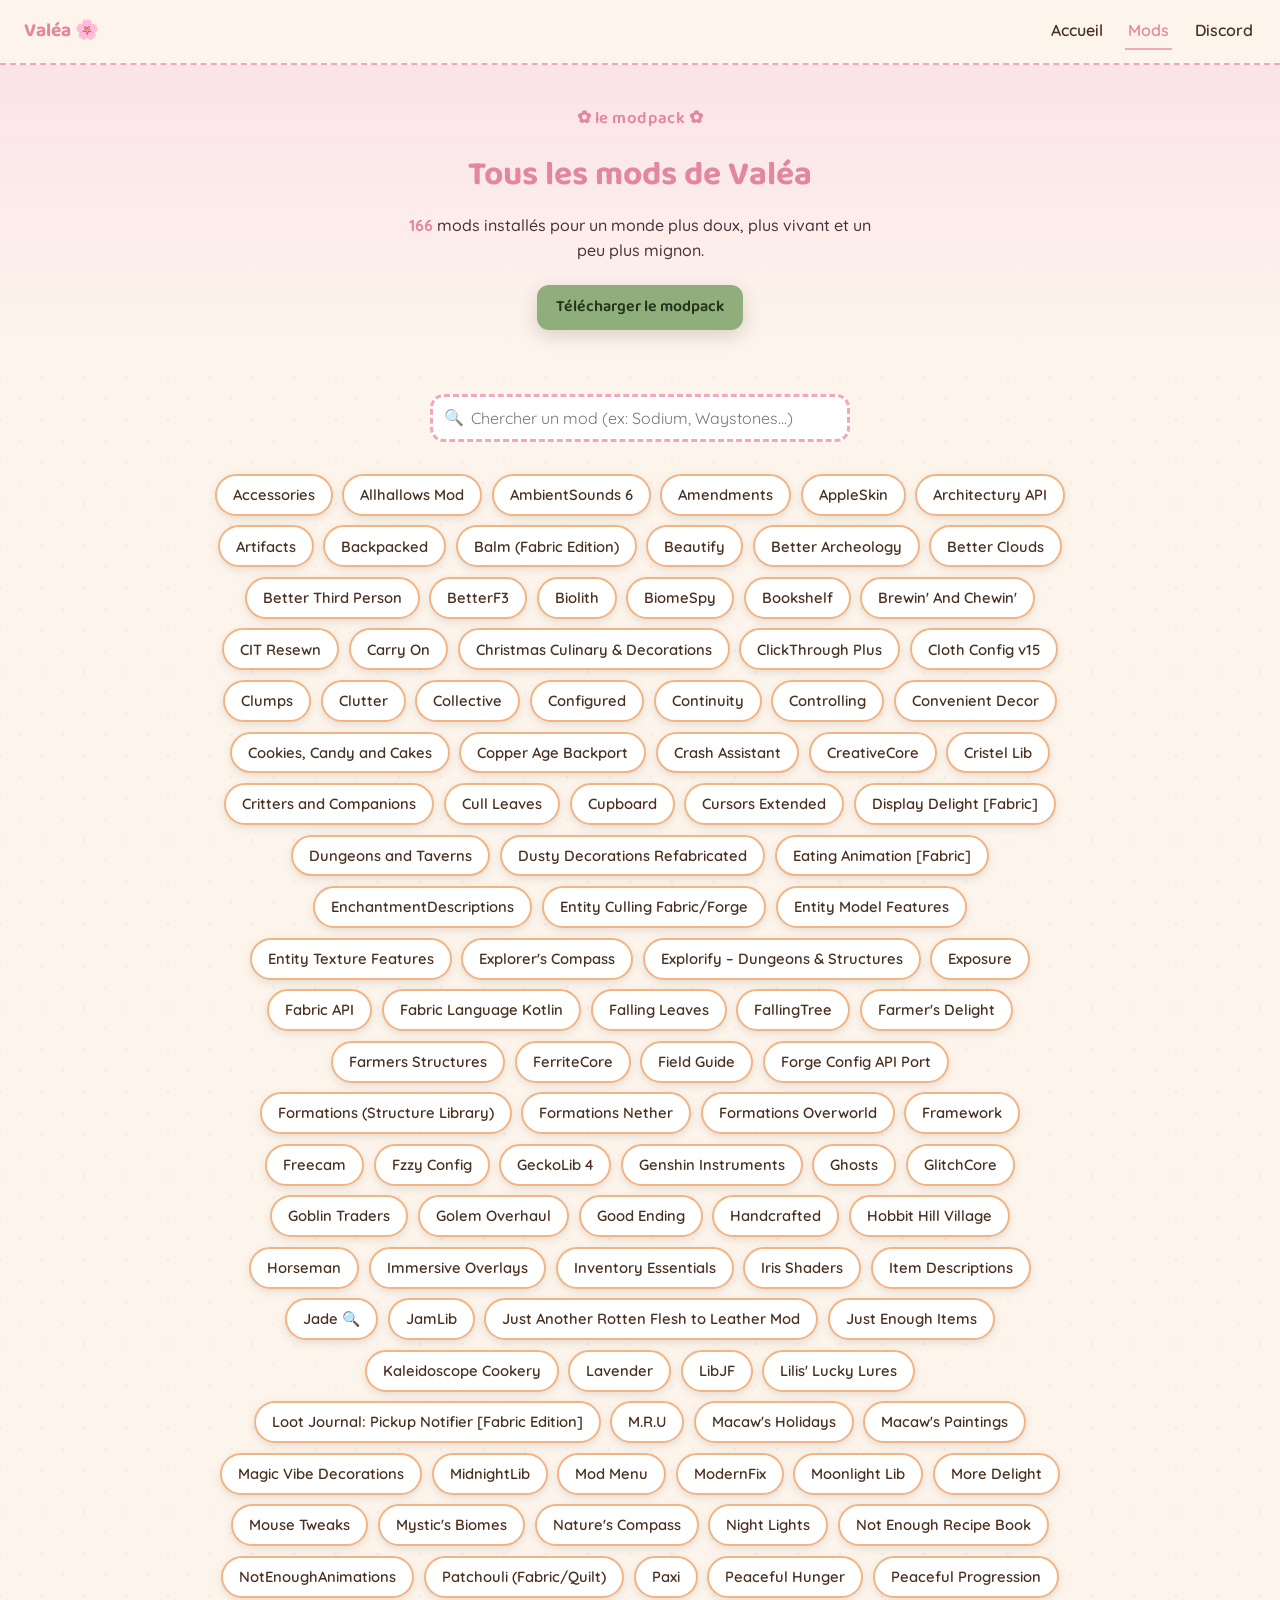
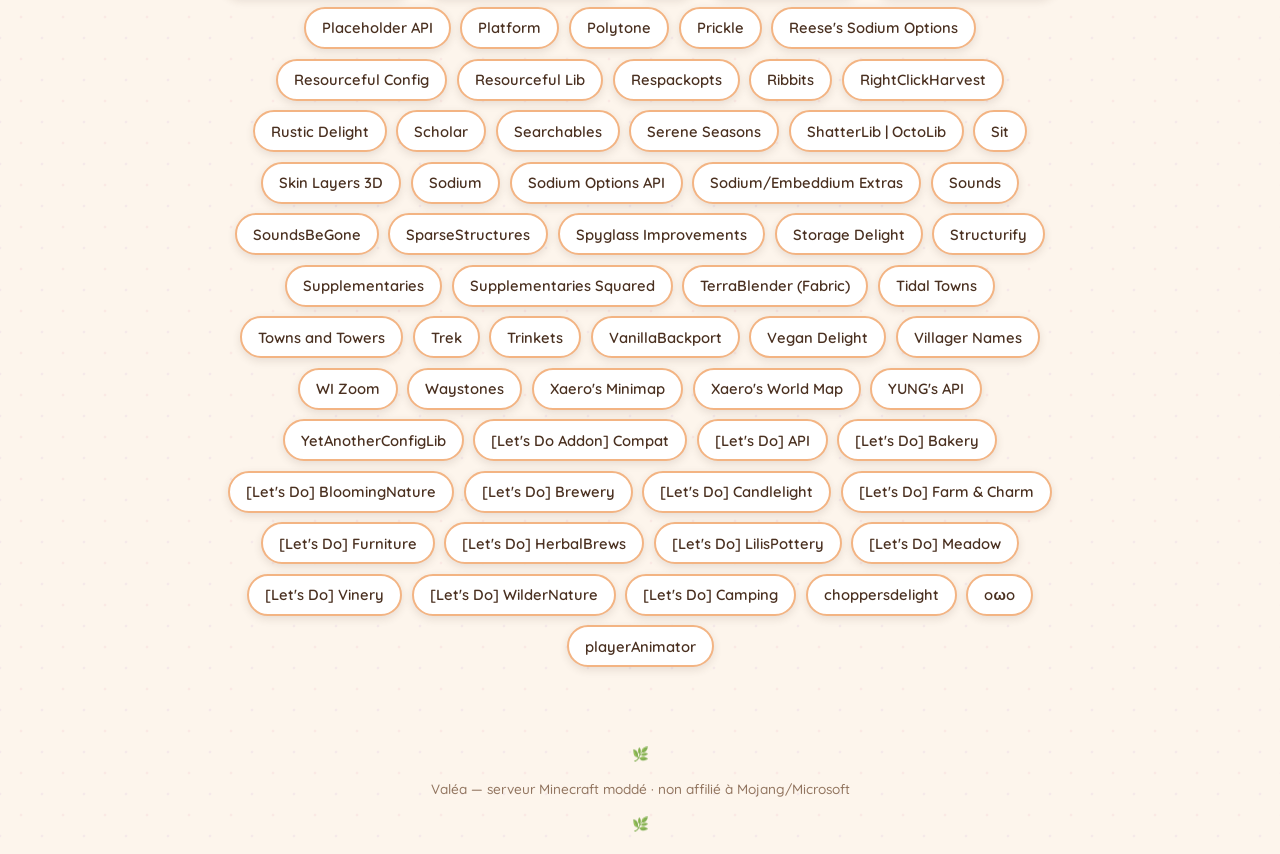
==== mods.html @ 55e0a75a "Add files via upload" ====
<!DOCTYPE html>
<html lang="fr">
<head>
<meta charset="UTF-8">
<meta name="viewport" content="width=device-width, initial-scale=1.0">
<title>Liste des mods — Valéa</title>
<meta name="description" content="Liste complète des mods du modpack du serveur Minecraft Valéa.">
<link rel="preconnect" href="https://fonts.googleapis.com">
<link rel="preconnect" href="https://fonts.gstatic.com" crossorigin>
<link href="https://fonts.googleapis.com/css2?family=Baloo+2:wght@500;600;700;800&family=Quicksand:wght@400;500;600;700&display=swap" rel="stylesheet">
<link rel="stylesheet" href="style.css">
</head>
<body>

  <nav class="site-nav">
    <a href="index.html" class="nav-logo">Valéa <span>🌸</span></a>
    <div class="nav-links">
      <a href="index.html" class="nav-link">Accueil</a>
      <a href="mods.html" class="nav-link active">Mods</a>
      <a href="https://discord.gg/rdB5KpcKCb" class="nav-link" target="_blank" rel="noopener">Discord</a>
    </div>
  </nav>

  <header class="mods-hero">
    <span class="eyebrow">✿ le modpack ✿</span>
    <h1>Tous les mods de Valéa</h1>
    <p class="mods-hero-sub">
      <span id="mods-count">166</span> mods installés pour un monde plus doux, plus vivant et un peu plus mignon.
    </p>
    <a class="btn btn-modpack" href="https://drive.google.com/file/d/1fpbuSKXzJvDKJlvEIvz1x9pvqVXylOdi/view?pli=1" target="_blank" rel="noopener">Télécharger le modpack</a>
  </header>

  <main>
    <section class="mods-section">
      <div class="mods-search-row">
        <span class="search-icon">🔍</span>
        <input type="search" id="mods-search" placeholder="Chercher un mod (ex: Sodium, Waystones...)" aria-label="Chercher un mod">
      </div>
      <p id="mods-empty" class="mods-empty" hidden>Aucun mod ne correspond à ta recherche ✿</p>
      <ul class="mods-grid" id="mods-grid"></ul>
    </section>
  </main>

  <footer class="site-footer">
    <p>Valéa — serveur Minecraft moddé · non affilié à Mojang/Microsoft</p>
  </footer>

  <script src="mods.js"></script>
</body>
</html>
---- style.css ----
:root {
  --cream: #fdf5ec;
  --rose: #f0a8bb;
  --rose-deep: #e386a0;
  --peach: #f3b483;
  --cocoa: #6e4a30;
  --cocoa-dark: #4a3020;
  --plum: #4b2e39;
  --lavender: #c9a3d6;
  --sage: #8fae7b;
  --shadow: 0 6px 18px rgba(74, 48, 32, 0.18);
}

* { box-sizing: border-box; }

html { scroll-behavior: smooth; }

body {
  margin: 0;
  background-color: var(--cream);
  background-image:
    radial-gradient(circle, rgba(240,168,187,0.16) 1.5px, transparent 1.6px),
    radial-gradient(circle, rgba(201,163,214,0.14) 1.5px, transparent 1.6px);
  background-size: 42px 42px, 42px 42px;
  background-position: 0 0, 21px 21px;
  color: var(--plum);
  font-family: 'Quicksand', sans-serif;
  font-weight: 500;
  line-height: 1.6;
}

h1, h2, h3, .section-title, .eyebrow {
  font-family: 'Baloo 2', cursive;
}

/* ---------- Nav ---------- */
.site-nav {
  position: sticky;
  top: 0;
  z-index: 20;
  display: flex;
  align-items: center;
  justify-content: space-between;
  gap: 1rem;
  padding: 0.8rem 1.5rem;
  background: rgba(253, 245, 236, 0.85);
  backdrop-filter: blur(8px);
  border-bottom: 2px dashed var(--rose);
}
.nav-logo {
  font-family: 'Baloo 2', cursive;
  font-weight: 700;
  color: var(--rose-deep);
  text-decoration: none;
  font-size: 1.2rem;
}
.nav-links {
  display: flex;
  gap: 1.2rem;
  flex-wrap: wrap;
}
.nav-link {
  font-family: 'Quicksand', sans-serif;
  font-weight: 600;
  color: var(--cocoa-dark);
  text-decoration: none;
  padding: 0.3rem 0.2rem;
  border-bottom: 2px solid transparent;
  transition: border-color 0.2s ease, color 0.2s ease;
}
.nav-link:hover,
.nav-link.active {
  color: var(--rose-deep);
  border-color: var(--rose);
}

/* ---------- Section title swirl ---------- */
.title-swirl {
  text-align: center;
  color: var(--lavender);
  letter-spacing: 0.4em;
  font-size: 0.75rem;
  margin: -1.2rem 0 1.5rem;
  opacity: 0.8;
}

/* ---------- Button row / list link ---------- */
.btn-row {
  display: flex;
  gap: 0.7rem;
  flex-wrap: wrap;
}
.btn-list {
  background: transparent;
  color: var(--rose-deep);
  border: 2px solid var(--rose);
  box-shadow: none;
}
.btn-list:hover { background: var(--rose); color: #fff; }

/* ---------- Mods page ---------- */
.mods-hero {
  text-align: center;
  padding: 2.5rem 1.5rem 2rem;
  background: linear-gradient(180deg, #fbe3ea 0%, var(--cream) 100%);
}
.mods-hero h1 {
  color: var(--rose-deep);
  font-size: 2.1rem;
  margin: 0.3rem 0 0.6rem;
}
.mods-hero-sub {
  max-width: 480px;
  margin: 0 auto 1.3rem;
  color: var(--plum);
}
#mods-count {
  color: var(--rose-deep);
  font-weight: 700;
}

.mods-section {
  max-width: 900px;
  margin: 0 auto;
  padding: 2rem 1.5rem 3.5rem;
}
.mods-search-row {
  position: relative;
  max-width: 420px;
  margin: 0 auto 2rem;
}
.search-icon {
  position: absolute;
  left: 14px;
  top: 50%;
  transform: translateY(-50%);
  font-size: 1rem;
  opacity: 0.7;
}
#mods-search {
  width: 100%;
  padding: 0.7rem 1rem 0.7rem 2.4rem;
  border-radius: 14px;
  border: 3px dashed var(--rose);
  background: #fff;
  font-family: 'Quicksand', sans-serif;
  font-size: 1rem;
  color: var(--plum);
}
#mods-search:focus-visible {
  outline: 3px solid var(--lavender);
  outline-offset: 2px;
}
.mods-empty {
  text-align: center;
  color: var(--cocoa);
  font-family: 'Baloo 2', cursive;
}

.mods-grid {
  list-style: none;
  margin: 0;
  padding: 0;
  display: flex;
  flex-wrap: wrap;
  gap: 0.6rem;
  justify-content: center;
}
.mod-pill {
  background: #fff;
  border: 2px solid var(--peach);
  color: var(--cocoa-dark);
  border-radius: 999px;
  padding: 0.45rem 1rem;
  font-size: 0.92rem;
  font-weight: 600;
  box-shadow: 0 3px 8px rgba(74, 48, 32, 0.12);
  transition: transform 0.15s ease, background 0.15s ease;
}
.mod-pill:hover {
  background: var(--peach);
  color: #fff;
  transform: translateY(-2px);
}
.hero {
  width: 100%;
  padding: 1.75rem 1.5rem 0.5rem;
  background: linear-gradient(180deg, #fbe3ea 0%, var(--cream) 75%);
}
.hero-frame {
  position: relative;
  max-width: 620px;
  margin: 0 auto;
  border-radius: 26px;
  overflow: hidden;
  box-shadow: 0 12px 30px rgba(74, 48, 32, 0.25);
  border: 5px solid #fff;
}
.hero-img {
  width: 100%;
  display: block;
  object-fit: cover;
  max-height: 46vh;
  object-position: center 32%;
}

/* floating petals over the hero */
.petal {
  position: absolute;
  top: -2rem;
  font-size: 1.3rem;
  opacity: 0.9;
  animation: fall 9s linear infinite;
  pointer-events: none;
}
.petal-1 { left: 8%;  animation-delay: 0s;   font-size: 1.1rem; }
.petal-2 { left: 26%; animation-delay: 1.8s; font-size: 0.9rem; }
.petal-3 { left: 50%; animation-delay: 3.4s; font-size: 1.3rem; }
.petal-4 { left: 70%; animation-delay: 5s;   font-size: 1rem; }
.petal-5 { left: 88%; animation-delay: 2.6s; font-size: 1.2rem; }

@keyframes fall {
  0%   { transform: translateY(0) rotate(0deg); opacity: 0; }
  10%  { opacity: 0.9; }
  90%  { opacity: 0.9; }
  100% { transform: translateY(calc(46vh + 3rem)) rotate(240deg); opacity: 0; }
}

/* wavy divider between hero and content */
.divider {
  position: relative;
  max-width: 620px;
  margin: 0 auto;
  padding: 0.4rem 1.5rem 0;
  color: var(--rose);
  text-align: center;
}
.divider svg {
  width: 100%;
  height: 16px;
  display: block;
}
.divider svg path {
  fill: none;
  stroke: var(--rose);
  stroke-width: 2;
  opacity: 0.6;
}
.divider-icon {
  position: absolute;
  left: 50%;
  top: -0.3rem;
  transform: translateX(-50%);
  background: var(--cream);
  padding: 0 0.6rem;
  font-size: 1rem;
}

/* ---------- Intro ---------- */
.intro {
  max-width: 640px;
  margin: 0 auto;
  padding: 3rem 1.5rem 1.5rem;
  text-align: center;
}
.eyebrow {
  display: inline-block;
  color: var(--rose-deep);
  font-weight: 600;
  letter-spacing: 0.03em;
  margin-bottom: 0.75rem;
  font-size: 1.05rem;
}
.intro-text {
  font-size: 1.15rem;
  color: var(--plum);
}
.intro-text strong { color: var(--rose-deep); }

/* ---------- Connect card ---------- */
.connect {
  display: flex;
  justify-content: center;
  padding: 1rem 1.5rem 2.5rem;
}
.connect-card {
  position: relative;
  background: #fff;
  border: 3px dashed var(--rose);
  border-radius: 22px;
  padding: 1.5rem 2rem;
  text-align: center;
  box-shadow: var(--shadow);
  max-width: 480px;
  width: 100%;
}
.connect-card::before,
.connect-card::after {
  content: '✿';
  position: absolute;
  top: -14px;
  color: var(--rose);
  font-size: 1.3rem;
  background: var(--cream);
  line-height: 1;
  padding: 0 4px;
}
.connect-card::before { left: 14px; }
.connect-card::after  { right: 14px; }
.connect-label {
  display: block;
  font-family: 'Baloo 2', cursive;
  font-weight: 600;
  color: var(--cocoa);
  margin-bottom: 0.6rem;
  font-size: 1.1rem;
}
.ip-row {
  display: flex;
  align-items: center;
  justify-content: center;
  gap: 0.6rem;
  flex-wrap: wrap;
}
#server-ip {
  background: var(--cream);
  border-radius: 10px;
  padding: 0.5rem 0.9rem;
  font-size: 1.05rem;
  color: var(--cocoa-dark);
  font-weight: 700;
}
#copy-btn {
  background: var(--rose);
  color: #fff;
  border: none;
  border-radius: 10px;
  padding: 0.5rem 1rem;
  font-family: 'Quicksand', sans-serif;
  font-weight: 700;
  cursor: pointer;
  transition: transform 0.15s ease, background 0.2s ease;
}
#copy-btn:hover { background: var(--rose-deep); transform: translateY(-1px); }
#copy-btn:focus-visible { outline: 3px solid var(--lavender); outline-offset: 2px; }
.connect-sub {
  display: block;
  margin-top: 0.6rem;
  color: var(--cocoa);
  font-size: 0.9rem;
  opacity: 0.8;
}

/* ---------- Section title ---------- */
.section-title {
  text-align: center;
  color: var(--cocoa-dark);
  font-size: 1.8rem;
  margin: 0 0 1.75rem;
}
.section-title::before,
.section-title::after {
  content: '🍃';
  font-size: 1.1rem;
  margin: 0 0.5rem;
  opacity: 0.8;
  display: inline-block;
}
.section-title::before { transform: scaleX(-1); }

/* ---------- Wooden signs / features ---------- */
.features { padding: 1rem 1.5rem 3rem; }
.signs {
  max-width: 640px;
  margin: 0 auto;
  display: flex;
  flex-direction: column;
  gap: 0.9rem;
}
.sign {
  position: relative;
  display: flex;
  align-items: center;
  gap: 0.9rem;
  background: linear-gradient(160deg, var(--cocoa) 0%, var(--cocoa-dark) 100%);
  color: #fbe9d4;
  padding: 0.9rem 1.3rem;
  border-radius: 14px;
  font-family: 'Baloo 2', cursive;
  font-size: 1.1rem;
  box-shadow: var(--shadow);
  transform: rotate(var(--tilt, 0deg));
  transition: transform 0.2s ease;
  border: 1px solid rgba(251, 233, 212, 0.15);
}
.sign::before,
.sign::after {
  content: '';
  position: absolute;
  top: 50%;
  width: 6px;
  height: 6px;
  border-radius: 50%;
  background: rgba(251, 233, 212, 0.35);
  transform: translateY(-50%);
}
.sign::before { left: 8px; }
.sign::after  { right: 8px; }
.sign:nth-child(odd) { --tilt: -0.6deg; }
.sign:nth-child(even) { --tilt: 0.6deg; }
.sign:hover { transform: rotate(0deg) translateY(-2px); }
.sign-icon { font-size: 1.4rem; }

/* ---------- Steps ---------- */
.steps { padding: 1rem 1.5rem 3rem; }
.step-list {
  max-width: 640px;
  margin: 0 auto;
  list-style: none;
  padding: 0;
  display: flex;
  flex-direction: column;
  gap: 1.75rem;
}
.step-list li {
  display: flex;
  gap: 1.1rem;
  align-items: flex-start;
}
.step-num {
  flex: none;
  width: 2.4rem;
  height: 2.4rem;
  border-radius: 50%;
  background: var(--peach);
  color: var(--cocoa-dark);
  font-family: 'Baloo 2', cursive;
  font-weight: 700;
  display: flex;
  align-items: center;
  justify-content: center;
  font-size: 1.1rem;
}
.step-list h3 {
  margin: 0 0 0.3rem;
  color: var(--cocoa-dark);
  font-size: 1.2rem;
}
.step-list p { margin: 0 0 0.7rem; }

.btn {
  display: inline-block;
  text-decoration: none;
  font-family: 'Baloo 2', cursive;
  font-weight: 600;
  padding: 0.6rem 1.2rem;
  border-radius: 12px;
  transition: transform 0.15s ease, box-shadow 0.15s ease;
  box-shadow: var(--shadow);
}
.btn:hover { transform: translateY(-2px); }
.btn-discord { background: var(--lavender); color: #33224a; }
.btn-modpack { background: var(--sage); color: #23331b; }

/* ---------- Final CTA ---------- */
.cta-final {
  position: relative;
  text-align: center;
  padding: 2.5rem 1.5rem 3.5rem;
  background: linear-gradient(180deg, transparent, rgba(240,168,187,0.18));
}
.cta-final p {
  font-family: 'Baloo 2', cursive;
  font-size: 1.3rem;
  color: var(--rose-deep);
  margin-bottom: 1.2rem;
}
.sparkle {
  color: var(--lavender);
  font-size: 1.4rem;
  display: inline-block;
  margin: 0 0.5rem;
  animation: twinkle 2.6s ease-in-out infinite;
}
.sparkle-right { animation-delay: 1.3s; }
@keyframes twinkle {
  0%, 100% { opacity: 0.4; transform: scale(0.9); }
  50%      { opacity: 1;   transform: scale(1.15); }
}

/* ---------- Footer ---------- */
.site-footer {
  text-align: center;
  padding: 1.2rem;
  font-size: 0.85rem;
  color: var(--cocoa);
  opacity: 0.75;
}
.site-footer::before {
  content: '🌿 ';
}
.site-footer::after {
  content: ' 🌿';
}

/* ---------- Motion & responsive ---------- */
@media (prefers-reduced-motion: reduce) {
  .btn, .sign, #copy-btn { transition: none; }
  .petal, .sparkle { animation: none; opacity: 0.7; }
}

@media (max-width: 480px) {
  .intro-text { font-size: 1.05rem; }
  .section-title { font-size: 1.5rem; }
  .sign { font-size: 1rem; }
  .hero-img { max-height: 34vh; }
  @keyframes fall {
    100% { transform: translateY(calc(34vh + 3rem)) rotate(240deg); opacity: 0; }
  }
}
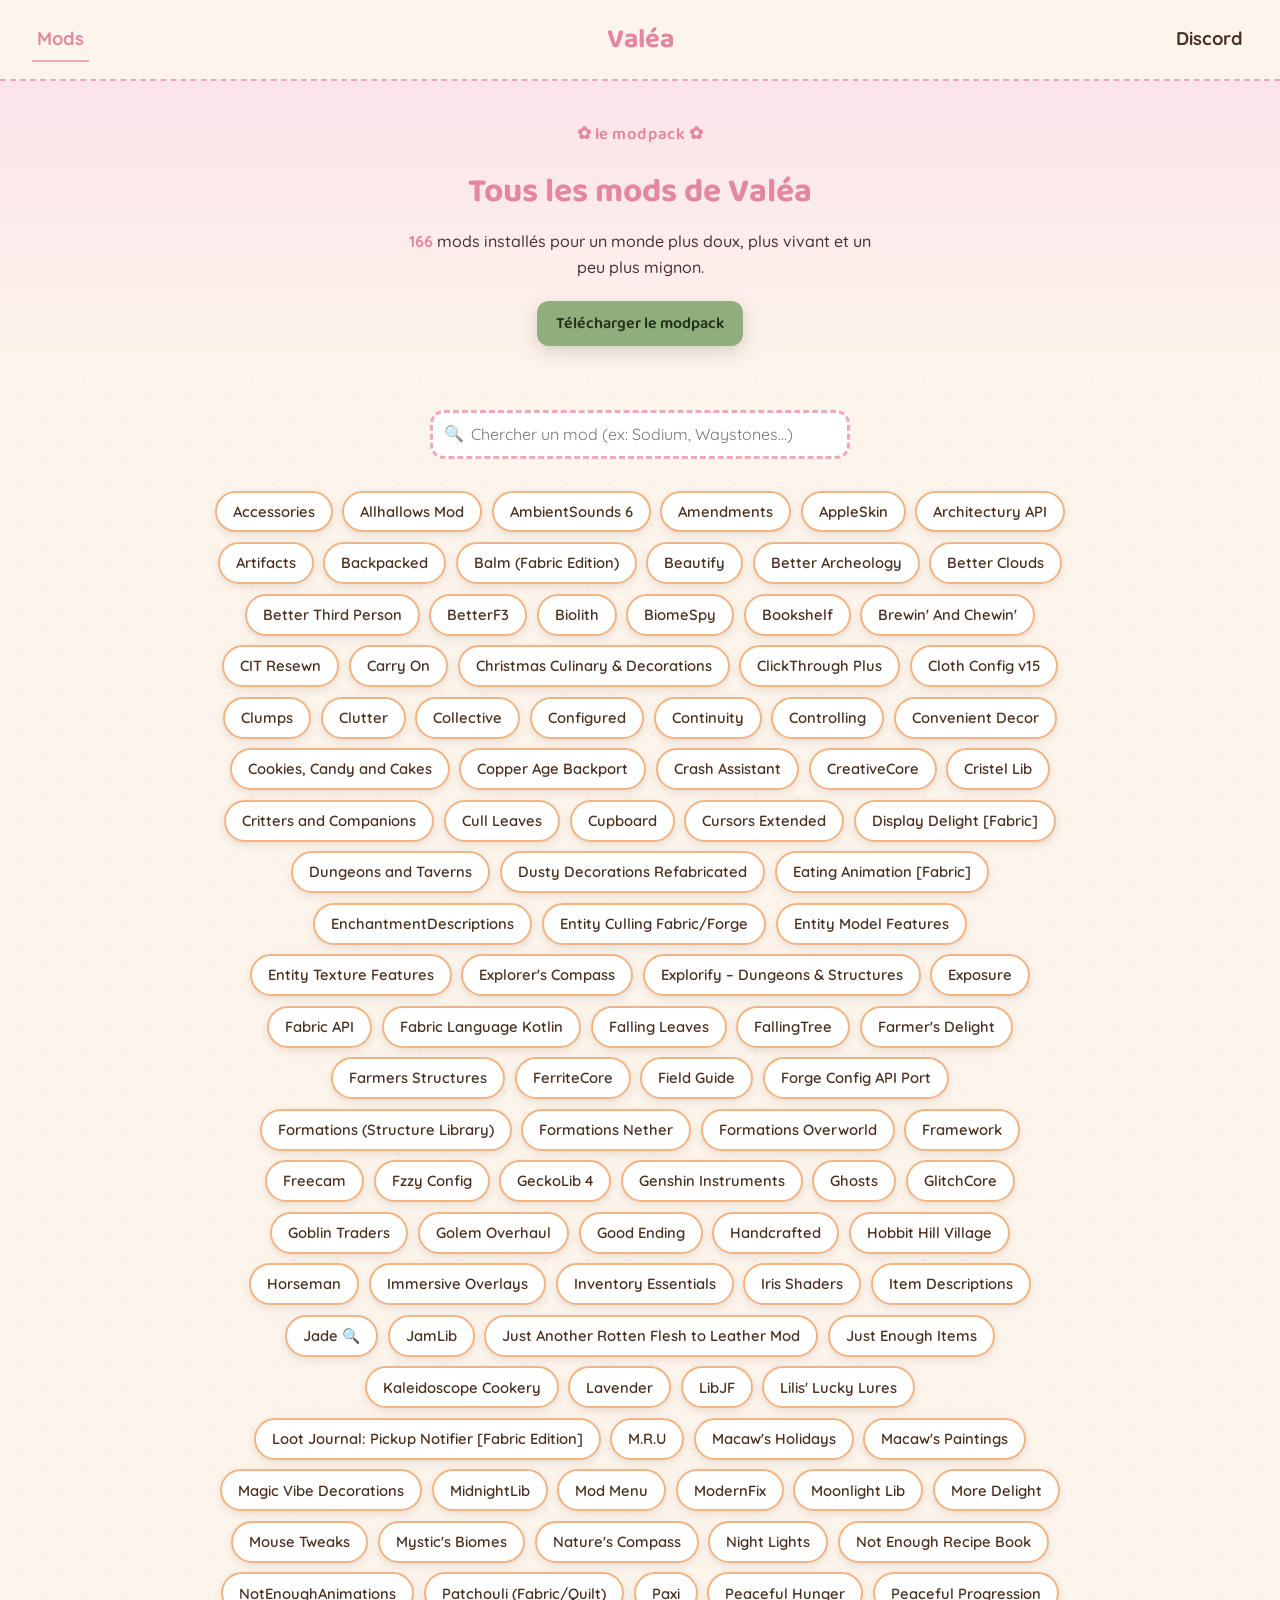
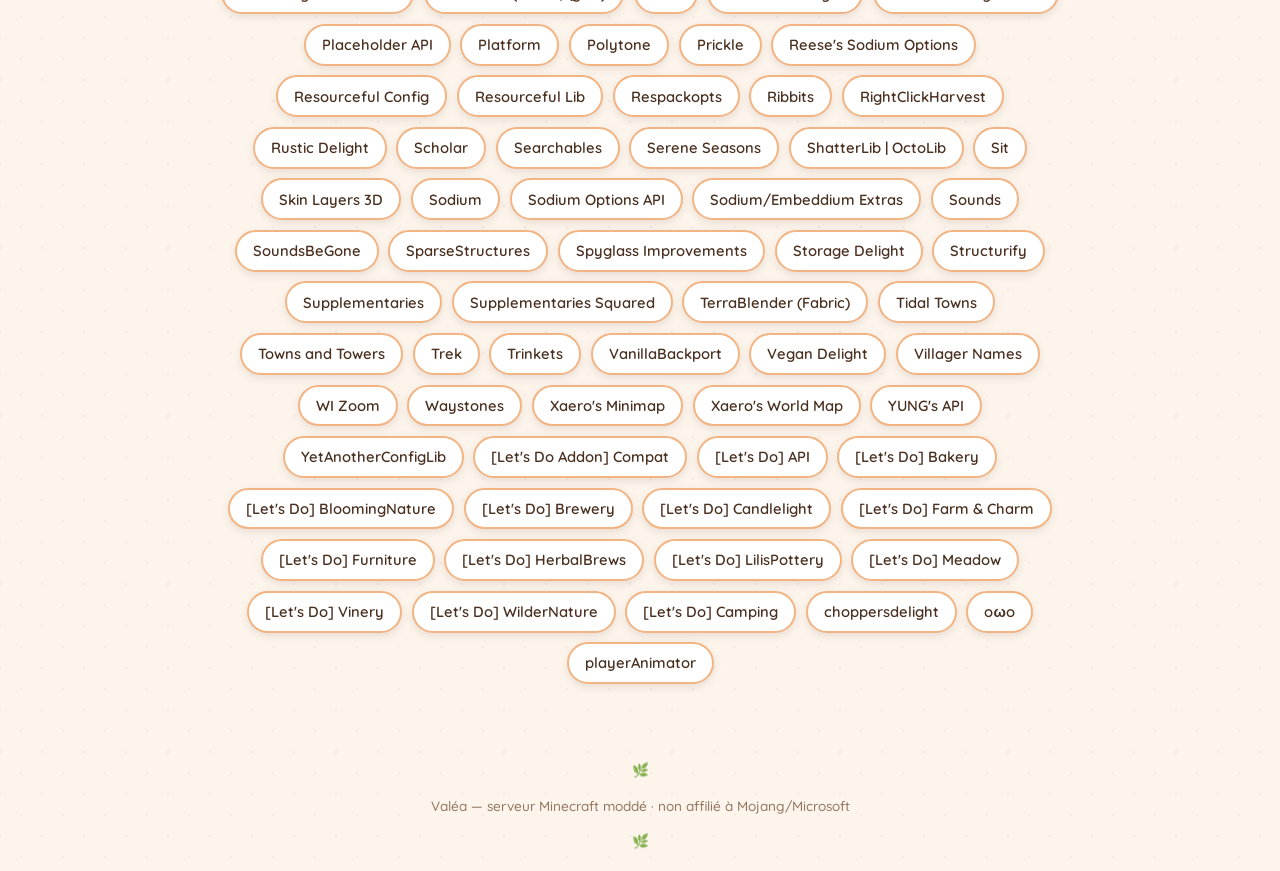
==== commit 995e9aa8: "Add files via upload" ====
--- a/mods.html
+++ b/mods.html
@@ -13,12 +13,9 @@
 <body>
 
   <nav class="site-nav">
-    <a href="index.html" class="nav-logo">Valéa <span>🌸</span></a>
-    <div class="nav-links">
-      <a href="index.html" class="nav-link">Accueil</a>
-      <a href="mods.html" class="nav-link active">Mods</a>
-      <a href="https://discord.gg/rdB5KpcKCb" class="nav-link" target="_blank" rel="noopener">Discord</a>
-    </div>
+    <div class="nav-side nav-left"><a href="mods.html" class="nav-link active">Mods</a></div>
+    <a href="index.html" class="nav-logo">Valéa</a>
+    <div class="nav-side nav-right"><a href="https://discord.gg/rdB5KpcKCb" class="nav-link" target="_blank" rel="noopener">Discord</a></div>
   </nav>
 
   <header class="mods-hero">
--- a/style.css
+++ b/style.css
@@ -38,33 +38,36 @@
   position: sticky;
   top: 0;
   z-index: 20;
-  display: flex;
+  display: grid;
+  grid-template-columns: 1fr auto 1fr;
   align-items: center;
-  justify-content: space-between;
   gap: 1rem;
-  padding: 0.8rem 1.5rem;
-  background: rgba(253, 245, 236, 0.85);
+  padding: 1.1rem 2rem;
+  background: rgba(253, 245, 236, 0.9);
   backdrop-filter: blur(8px);
   border-bottom: 2px dashed var(--rose);
 }
 .nav-logo {
+  grid-column: 2;
+  justify-self: center;
   font-family: 'Baloo 2', cursive;
   font-weight: 700;
   color: var(--rose-deep);
   text-decoration: none;
-  font-size: 1.2rem;
-}
-.nav-links {
-  display: flex;
-  gap: 1.2rem;
-  flex-wrap: wrap;
-}
+  font-size: 1.7rem;
+}
+.nav-side {
+  display: flex;
+}
+.nav-side.nav-left { justify-content: flex-start; }
+.nav-side.nav-right { justify-content: flex-end; }
 .nav-link {
   font-family: 'Quicksand', sans-serif;
-  font-weight: 600;
+  font-weight: 700;
+  font-size: 1.15rem;
   color: var(--cocoa-dark);
   text-decoration: none;
-  padding: 0.3rem 0.2rem;
+  padding: 0.4rem 0.3rem;
   border-bottom: 2px solid transparent;
   transition: border-color 0.2s ease, color 0.2s ease;
 }
@@ -72,6 +75,12 @@
 .nav-link.active {
   color: var(--rose-deep);
   border-color: var(--rose);
+}
+
+@media (max-width: 480px) {
+  .site-nav { padding: 0.9rem 1rem; }
+  .nav-logo { font-size: 1.35rem; }
+  .nav-link { font-size: 0.95rem; }
 }
 
 /* ---------- Section title swirl ---------- */
@@ -200,7 +209,7 @@
   width: 100%;
   display: block;
   object-fit: cover;
-  max-height: 46vh;
+  max-height: 62vh;
   object-position: center 32%;
 }
 
@@ -223,7 +232,7 @@
   0%   { transform: translateY(0) rotate(0deg); opacity: 0; }
   10%  { opacity: 0.9; }
   90%  { opacity: 0.9; }
-  100% { transform: translateY(calc(46vh + 3rem)) rotate(240deg); opacity: 0; }
+  100% { transform: translateY(calc(62vh + 3rem)) rotate(240deg); opacity: 0; }
 }
 
 /* wavy divider between hero and content */
@@ -513,8 +522,8 @@
   .intro-text { font-size: 1.05rem; }
   .section-title { font-size: 1.5rem; }
   .sign { font-size: 1rem; }
-  .hero-img { max-height: 34vh; }
+  .hero-img { max-height: 42vh; }
   @keyframes fall {
-    100% { transform: translateY(calc(34vh + 3rem)) rotate(240deg); opacity: 0; }
+    100% { transform: translateY(calc(42vh + 3rem)) rotate(240deg); opacity: 0; }
   }
 }
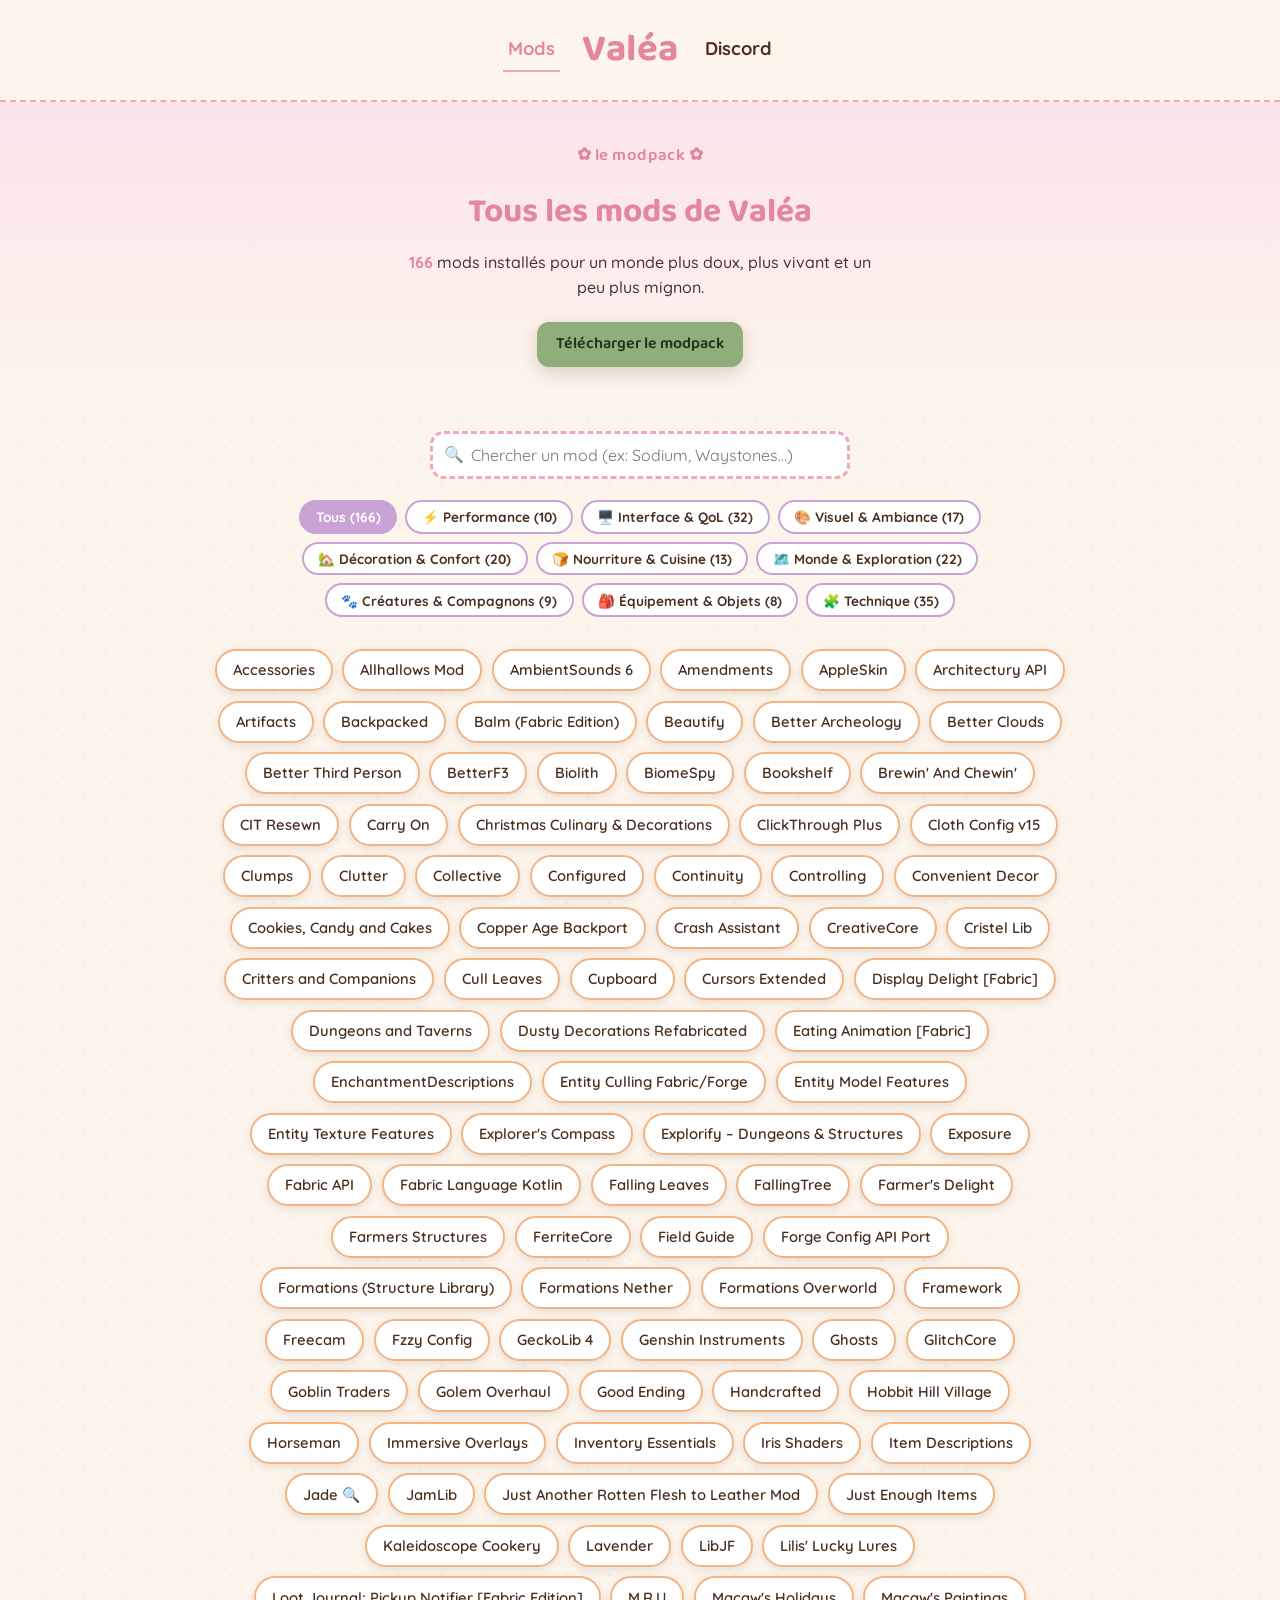
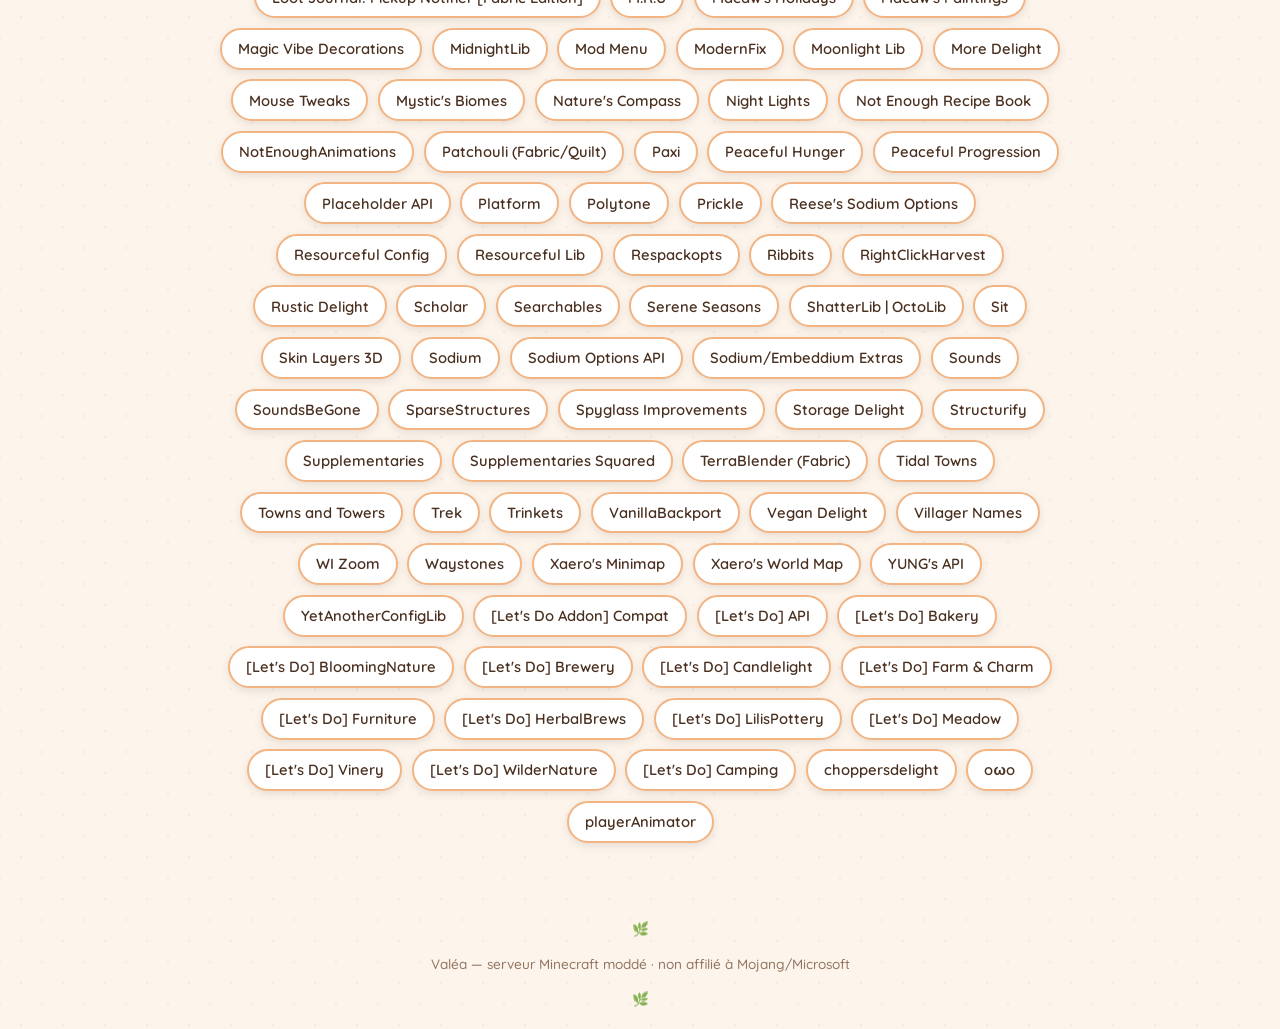
==== commit 09b66317: "Add files via upload" ====
--- a/mods.html
+++ b/mods.html
@@ -33,6 +33,7 @@
         <span class="search-icon">🔍</span>
         <input type="search" id="mods-search" placeholder="Chercher un mod (ex: Sodium, Waystones...)" aria-label="Chercher un mod">
       </div>
+      <div class="mods-filters" id="mods-filters" role="group" aria-label="Filtrer par catégorie"></div>
       <p id="mods-empty" class="mods-empty" hidden>Aucun mod ne correspond à ta recherche ✿</p>
       <ul class="mods-grid" id="mods-grid"></ul>
     </section>
--- a/style.css
+++ b/style.css
@@ -38,29 +38,25 @@
   position: sticky;
   top: 0;
   z-index: 20;
-  display: grid;
-  grid-template-columns: 1fr auto 1fr;
+  display: flex;
+  justify-content: center;
   align-items: center;
-  gap: 1rem;
-  padding: 1.1rem 2rem;
+  gap: 1.4rem;
+  padding: 1.2rem 2rem;
   background: rgba(253, 245, 236, 0.9);
   backdrop-filter: blur(8px);
   border-bottom: 2px dashed var(--rose);
 }
 .nav-logo {
-  grid-column: 2;
-  justify-self: center;
   font-family: 'Baloo 2', cursive;
   font-weight: 700;
   color: var(--rose-deep);
   text-decoration: none;
-  font-size: 1.7rem;
+  font-size: 2.4rem;
 }
 .nav-side {
   display: flex;
 }
-.nav-side.nav-left { justify-content: flex-start; }
-.nav-side.nav-right { justify-content: flex-end; }
 .nav-link {
   font-family: 'Quicksand', sans-serif;
   font-weight: 700;
@@ -78,8 +74,8 @@
 }
 
 @media (max-width: 480px) {
-  .site-nav { padding: 0.9rem 1rem; }
-  .nav-logo { font-size: 1.35rem; }
+  .site-nav { padding: 1rem 1rem; gap: 0.9rem; }
+  .nav-logo { font-size: 1.8rem; }
   .nav-link { font-size: 0.95rem; }
 }
 
@@ -136,7 +132,37 @@
 .mods-search-row {
   position: relative;
   max-width: 420px;
+  margin: 0 auto 1.3rem;
+}
+.mods-filters {
+  display: flex;
+  flex-wrap: wrap;
+  gap: 0.5rem;
+  justify-content: center;
+  max-width: 760px;
   margin: 0 auto 2rem;
+}
+.filter-chip {
+  font-family: 'Quicksand', sans-serif;
+  font-weight: 700;
+  font-size: 0.85rem;
+  color: var(--cocoa-dark);
+  background: #fff;
+  border: 2px solid var(--lavender);
+  border-radius: 999px;
+  padding: 0.4rem 0.9rem;
+  cursor: pointer;
+  transition: background 0.15s ease, color 0.15s ease, transform 0.15s ease;
+}
+.filter-chip:hover { transform: translateY(-1px); }
+.filter-chip.active {
+  background: var(--lavender);
+  color: #fff;
+  border-color: var(--lavender);
+}
+.filter-chip:focus-visible {
+  outline: 3px solid var(--rose);
+  outline-offset: 2px;
 }
 .search-icon {
   position: absolute;
@@ -198,7 +224,7 @@
 }
 .hero-frame {
   position: relative;
-  max-width: 620px;
+  max-width: 760px;
   margin: 0 auto;
   border-radius: 26px;
   overflow: hidden;
@@ -209,7 +235,7 @@
   width: 100%;
   display: block;
   object-fit: cover;
-  max-height: 62vh;
+  max-height: 82vh;
   object-position: center 32%;
 }
 
@@ -232,7 +258,7 @@
   0%   { transform: translateY(0) rotate(0deg); opacity: 0; }
   10%  { opacity: 0.9; }
   90%  { opacity: 0.9; }
-  100% { transform: translateY(calc(62vh + 3rem)) rotate(240deg); opacity: 0; }
+  100% { transform: translateY(calc(82vh + 3rem)) rotate(240deg); opacity: 0; }
 }
 
 /* wavy divider between hero and content */
@@ -285,80 +311,6 @@
   color: var(--plum);
 }
 .intro-text strong { color: var(--rose-deep); }
-
-/* ---------- Connect card ---------- */
-.connect {
-  display: flex;
-  justify-content: center;
-  padding: 1rem 1.5rem 2.5rem;
-}
-.connect-card {
-  position: relative;
-  background: #fff;
-  border: 3px dashed var(--rose);
-  border-radius: 22px;
-  padding: 1.5rem 2rem;
-  text-align: center;
-  box-shadow: var(--shadow);
-  max-width: 480px;
-  width: 100%;
-}
-.connect-card::before,
-.connect-card::after {
-  content: '✿';
-  position: absolute;
-  top: -14px;
-  color: var(--rose);
-  font-size: 1.3rem;
-  background: var(--cream);
-  line-height: 1;
-  padding: 0 4px;
-}
-.connect-card::before { left: 14px; }
-.connect-card::after  { right: 14px; }
-.connect-label {
-  display: block;
-  font-family: 'Baloo 2', cursive;
-  font-weight: 600;
-  color: var(--cocoa);
-  margin-bottom: 0.6rem;
-  font-size: 1.1rem;
-}
-.ip-row {
-  display: flex;
-  align-items: center;
-  justify-content: center;
-  gap: 0.6rem;
-  flex-wrap: wrap;
-}
-#server-ip {
-  background: var(--cream);
-  border-radius: 10px;
-  padding: 0.5rem 0.9rem;
-  font-size: 1.05rem;
-  color: var(--cocoa-dark);
-  font-weight: 700;
-}
-#copy-btn {
-  background: var(--rose);
-  color: #fff;
-  border: none;
-  border-radius: 10px;
-  padding: 0.5rem 1rem;
-  font-family: 'Quicksand', sans-serif;
-  font-weight: 700;
-  cursor: pointer;
-  transition: transform 0.15s ease, background 0.2s ease;
-}
-#copy-btn:hover { background: var(--rose-deep); transform: translateY(-1px); }
-#copy-btn:focus-visible { outline: 3px solid var(--lavender); outline-offset: 2px; }
-.connect-sub {
-  display: block;
-  margin-top: 0.6rem;
-  color: var(--cocoa);
-  font-size: 0.9rem;
-  opacity: 0.8;
-}
 
 /* ---------- Section title ---------- */
 .section-title {
@@ -514,7 +466,7 @@
 
 /* ---------- Motion & responsive ---------- */
 @media (prefers-reduced-motion: reduce) {
-  .btn, .sign, #copy-btn { transition: none; }
+  .btn, .sign { transition: none; }
   .petal, .sparkle { animation: none; opacity: 0.7; }
 }
 
@@ -522,8 +474,8 @@
   .intro-text { font-size: 1.05rem; }
   .section-title { font-size: 1.5rem; }
   .sign { font-size: 1rem; }
-  .hero-img { max-height: 42vh; }
+  .hero-img { max-height: 55vh; }
   @keyframes fall {
-    100% { transform: translateY(calc(42vh + 3rem)) rotate(240deg); opacity: 0; }
+    100% { transform: translateY(calc(55vh + 3rem)) rotate(240deg); opacity: 0; }
   }
 }
